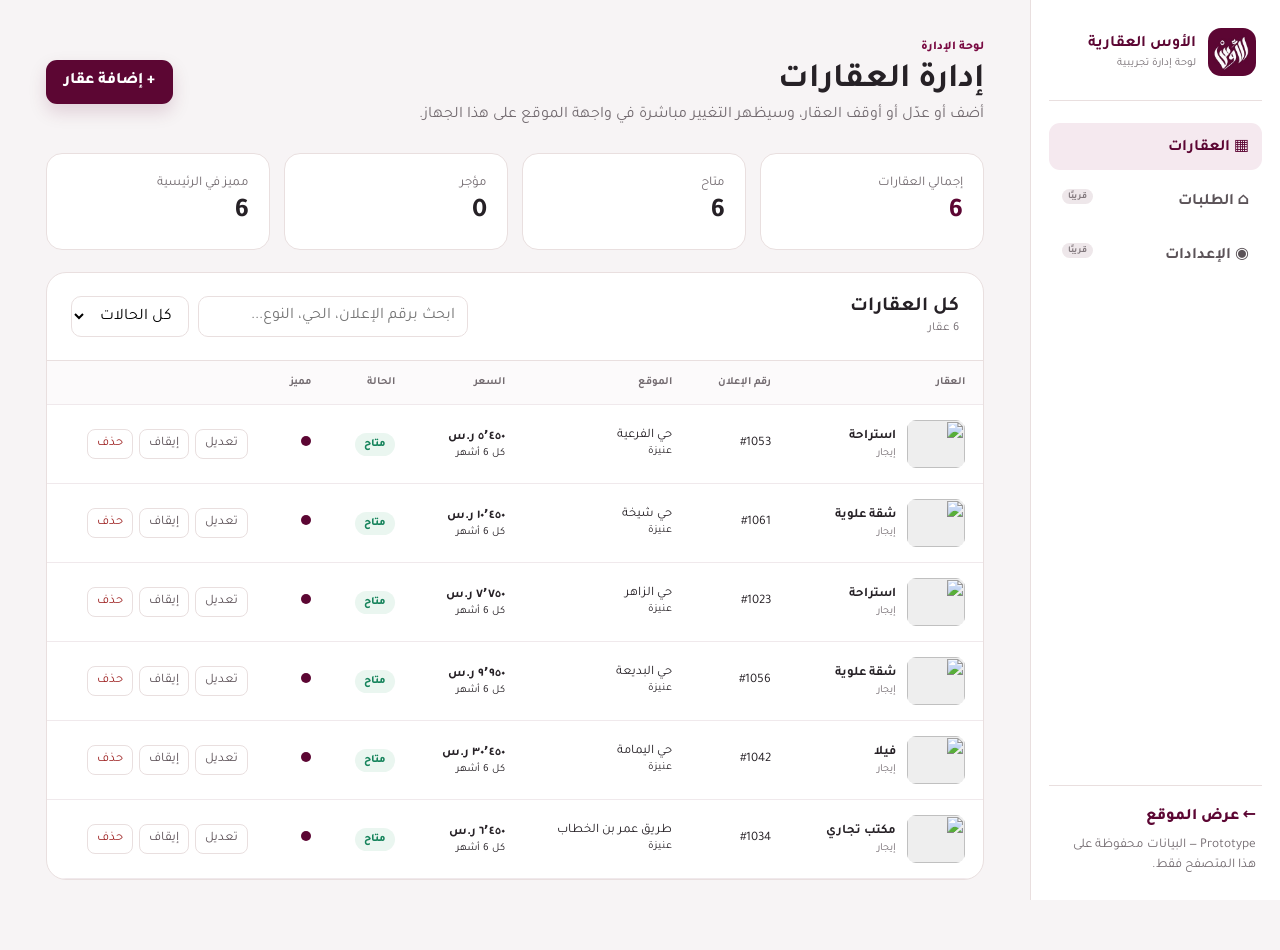
==== admin.html @ 91d6cd87 "Add files via upload" ====
<!doctype html>
<html lang="ar" dir="rtl">
<head>
  <meta charset="utf-8" />
  <meta name="viewport" content="width=device-width, initial-scale=1" />
  <title>إدارة العقارات | الأوس العقارية</title>
  <link rel="preconnect" href="https://fonts.googleapis.com">
  <link rel="preconnect" href="https://fonts.gstatic.com" crossorigin>
  <link href="https://fonts.googleapis.com/css2?family=Tajawal:wght@400;500;600;700;800&display=swap" rel="stylesheet">
  <link rel="stylesheet" href="admin.css" />
</head>
<body>
  <aside class="sidebar">
    <a class="admin-brand" href="index.html"><img src="assets/logo.jpg" alt="شعار الأوس العقارية"><span><strong>الأوس العقارية</strong><small>لوحة إدارة تجريبية</small></span></a>
    <nav><button class="nav-item active">▦ العقارات</button><button class="nav-item">⌂ الطلبات <span class="soon">قريبًا</span></button><button class="nav-item">◉ الإعدادات <span class="soon">قريبًا</span></button></nav>
    <div class="sidebar-foot"><a href="index.html">← عرض الموقع</a><small>Prototype — البيانات محفوظة على هذا المتصفح فقط.</small></div>
  </aside>

  <main class="admin-main">
    <header class="admin-header"><div><span class="eyebrow">لوحة الإدارة</span><h1>إدارة العقارات</h1><p>أضف أو عدّل أو أوقف العقار، وسيظهر التغيير مباشرة في واجهة الموقع على هذا الجهاز.</p></div><button class="primary" id="addPropertyBtn">+ إضافة عقار</button></header>

    <section class="stats" id="stats"></section>

    <section class="panel">
      <div class="panel-head"><div><h2>كل العقارات</h2><span id="propertyCount"></span></div><div class="toolbar"><input id="adminSearch" type="search" placeholder="ابحث برقم الإعلان، الحي، النوع..."><select id="statusFilter"><option value="all">كل الحالات</option><option>متاح</option><option>مؤجر</option><option>غير متاح</option></select></div></div>
      <div class="table-wrap"><table><thead><tr><th>العقار</th><th>رقم الإعلان</th><th>الموقع</th><th>السعر</th><th>الحالة</th><th>مميز</th><th></th></tr></thead><tbody id="propertyRows"></tbody></table></div>
      <div id="adminEmpty" class="admin-empty" hidden>لا توجد عقارات مطابقة.</div>
    </section>
  </main>

  <div class="drawer-wrap" id="propertyDrawer" aria-hidden="true">
    <div class="drawer-backdrop" data-close-drawer></div>
    <aside class="drawer">
      <div class="drawer-head"><div><span class="eyebrow">إدارة الإعلان</span><h2 id="drawerTitle">إضافة عقار</h2></div><button class="icon-btn" data-close-drawer>×</button></div>
      <form id="propertyForm">
        <input type="hidden" name="editingId" />
        <div class="form-grid">
          <label><span>رقم الإعلان *</span><input name="id" required placeholder="مثال: 1065"></label>
          <label><span>الحالة</span><select name="status"><option>متاح</option><option>مؤجر</option><option>غير متاح</option></select></label>
          <label><span>نوع العقار *</span><select name="type" required><option value="">اختر</option><option>استراحة</option><option>شقة أرضية</option><option>شقة علوية</option><option>فيلا</option><option>مكتب تجاري</option><option>صالة تجارية</option><option>محل تجاري</option><option>أرض</option></select></label>
          <label><span>نوع الطلب *</span><select name="deal" required><option>إيجار</option><option>بيع</option></select></label>
          <label><span>المدينة *</span><select name="city" required><option>عنيزة</option><option>الرياض</option></select></label>
          <label><span>الحي / الموقع *</span><input name="district" required placeholder="مثال: حي البديعة"></label>
          <label><span>السعر (ر.س) *</span><input name="price" type="number" min="0" required placeholder="9950"></label>
          <label><span>فترة السعر</span><input name="period" placeholder="مثال: كل 6 أشهر"></label>
          <label class="full"><span>المميزات</span><textarea name="features" rows="3" placeholder="اكتب كل ميزة في سطر مستقل"></textarea></label>
          <label class="full"><span>رابط صورة العقار</span><input name="img" type="url" placeholder="https://..."></label>
          <label class="full upload-field"><span>أو ارفع صورة من الجهاز</span><input id="imageUpload" type="file" accept="image/*"><small>للنموذج التجريبي تُحفظ الصورة داخل المتصفح. النسخة الحقيقية ستستخدم تخزينًا سحابيًا.</small></label>
          <label class="check full"><input name="featured" type="checkbox" checked><span>إظهار العقار ضمن العروض المميزة في الصفحة الرئيسية</span></label>
        </div>
        <div class="image-preview" id="imagePreview"><span>معاينة الصورة</span></div>
        <div class="drawer-actions"><button type="button" class="secondary" data-close-drawer>إلغاء</button><button type="submit" class="primary">حفظ العقار</button></div>
      </form>
    </aside>
  </div>

  <div class="toast" id="toast"></div>
  <script src="admin.js"></script>
</body>
</html>
---- admin.css ----
:root{--burg:#5c0633;--burg2:#7a0b43;--ink:#262126;--muted:#736b70;--cream:#f7f3f1;--line:#e9dfdf;--white:#fff;--green:#17845c;--orange:#b26a12;--shadow:0 18px 48px rgba(59,17,39,.12)}
*{box-sizing:border-box}body{margin:0;font-family:"Tajawal",system-ui,sans-serif;background:#f7f4f5;color:var(--ink);display:grid;grid-template-columns:250px 1fr;min-height:100vh}button,input,select,textarea{font:inherit}.sidebar{position:sticky;top:0;height:100vh;background:#fff;border-left:1px solid var(--line);padding:24px 18px;display:flex;flex-direction:column}.admin-brand{display:flex;gap:12px;align-items:center;text-decoration:none;color:inherit;padding:4px 6px 24px;border-bottom:1px solid var(--line)}.admin-brand img{width:48px;height:48px;border-radius:13px}.admin-brand span{display:grid;line-height:1.25}.admin-brand strong{color:var(--burg)}.admin-brand small{font-size:11px;color:var(--muted);margin-top:3px}.sidebar nav{display:grid;gap:7px;margin-top:22px}.nav-item{border:0;background:transparent;text-align:right;border-radius:11px;padding:12px 13px;cursor:pointer;color:#5b5358;font-weight:700}.nav-item.active{background:#f5e9ef;color:var(--burg)}.soon{float:left;font-size:9px;background:#eee7ea;padding:2px 6px;border-radius:99px;color:#80777c}.sidebar-foot{margin-top:auto;border-top:1px solid var(--line);padding:18px 6px 0;display:grid;gap:9px}.sidebar-foot a{text-decoration:none;color:var(--burg);font-weight:800}.sidebar-foot small{color:var(--muted);line-height:1.5}.admin-main{padding:38px 46px 70px;max-width:1500px;width:100%}.admin-header{display:flex;justify-content:space-between;align-items:center;gap:24px;margin-bottom:28px}.eyebrow{color:var(--burg2);font-size:12px;font-weight:800}.admin-header h1{font-size:34px;margin:4px 0}.admin-header p{margin:0;color:var(--muted)}.primary,.secondary{border:0;border-radius:11px;min-height:44px;padding:0 18px;font-weight:800;cursor:pointer}.primary{background:var(--burg);color:#fff;box-shadow:0 8px 18px rgba(92,6,51,.15)}.secondary{background:#f3edef;color:var(--burg)}.stats{display:grid;grid-template-columns:repeat(4,1fr);gap:14px;margin-bottom:22px}.stat{background:#fff;border:1px solid var(--line);border-radius:16px;padding:20px}.stat small{color:var(--muted)}.stat strong{display:block;font-size:27px;margin-top:4px}.stat.accent strong{color:var(--burg)}.panel{background:#fff;border:1px solid var(--line);border-radius:20px;overflow:hidden}.panel-head{padding:22px 24px;border-bottom:1px solid var(--line);display:flex;justify-content:space-between;align-items:center;gap:18px}.panel-head h2{margin:0;font-size:20px}.panel-head>div>span{font-size:12px;color:var(--muted)}.toolbar{display:flex;gap:9px}.toolbar input,.toolbar select{border:1px solid var(--line);border-radius:10px;background:#fff;padding:10px 12px;outline:none}.toolbar input{width:270px}.table-wrap{overflow:auto}table{width:100%;border-collapse:collapse;min-width:900px}th,td{text-align:right;padding:15px 18px;border-bottom:1px solid #f0e9ec;font-size:13px}th{font-size:11px;color:var(--muted);background:#fcfafb}td .property-cell{display:flex;align-items:center;gap:11px}.property-cell img{width:58px;height:48px;object-fit:cover;border-radius:9px;background:#eee}.property-cell strong,.property-cell small{display:block}.property-cell small{color:var(--muted);margin-top:2px}.status{display:inline-flex;padding:5px 9px;border-radius:99px;font-size:11px;font-weight:800}.status.available{background:#eaf6f0;color:var(--green)}.status.rented{background:#fff3e5;color:var(--orange)}.status.off{background:#f0edef;color:#776e73}.feature-dot{width:10px;height:10px;border-radius:50%;display:inline-block;background:#d8cdd2}.feature-dot.on{background:var(--burg)}.row-actions{display:flex;gap:6px}.row-actions button{border:1px solid var(--line);background:#fff;border-radius:8px;padding:6px 9px;cursor:pointer;color:#5d5258}.row-actions .danger{color:#a12929}.admin-empty{text-align:center;padding:34px;color:var(--muted)}.drawer-wrap{position:fixed;inset:0;z-index:50;display:none}.drawer-wrap.open{display:block}.drawer-backdrop{position:absolute;inset:0;background:rgba(31,20,26,.42)}.drawer{position:absolute;top:0;bottom:0;left:0;width:min(620px,100%);background:#fff;box-shadow:-20px 0 50px rgba(0,0,0,.12);padding:28px;overflow:auto}.drawer-head{display:flex;justify-content:space-between;align-items:flex-start;margin-bottom:22px}.drawer-head h2{margin:2px 0;font-size:27px}.icon-btn{width:38px;height:38px;border-radius:50%;border:1px solid var(--line);background:#fff;font-size:24px;cursor:pointer}.form-grid{display:grid;grid-template-columns:1fr 1fr;gap:14px}.form-grid label{display:grid;gap:6px}.form-grid label>span{font-size:12px;color:#62595e;font-weight:700}.form-grid input,.form-grid select,.form-grid textarea{width:100%;border:1px solid var(--line);border-radius:10px;padding:11px 12px;outline:none;background:#fff}.form-grid input:focus,.form-grid select:focus,.form-grid textarea:focus{border-color:#c998af;box-shadow:0 0 0 3px rgba(92,6,51,.06)}.full{grid-column:1/-1}.upload-field small{color:var(--muted);font-size:10px}.check{display:flex!important;grid-template-columns:auto 1fr!important;align-items:center;justify-content:start}.check input{width:auto}.image-preview{height:190px;border:1px dashed #d6c5cd;border-radius:14px;margin-top:18px;background:#faf7f8 center/cover no-repeat;display:grid;place-items:center;color:#9a8e94;font-size:12px}.drawer-actions{display:flex;justify-content:flex-end;gap:10px;margin-top:20px}.toast{position:fixed;bottom:24px;right:24px;background:#252025;color:#fff;padding:11px 16px;border-radius:11px;box-shadow:var(--shadow);transform:translateY(30px);opacity:0;pointer-events:none;transition:.25s;z-index:80}.toast.show{transform:none;opacity:1}
@media(max-width:900px){body{grid-template-columns:1fr}.sidebar{position:static;height:auto;padding:14px 18px;display:block}.admin-brand{border:0;padding-bottom:12px}.sidebar nav{display:none}.sidebar-foot{display:none}.admin-main{padding:24px 18px 60px}.admin-header{align-items:flex-start}.stats{grid-template-columns:1fr 1fr}.panel-head{align-items:stretch;flex-direction:column}.toolbar{width:100%}.toolbar input{width:100%;flex:1}.drawer{width:100%}}
@media(max-width:560px){.admin-header{display:grid}.admin-header .primary{width:100%}.stats{grid-template-columns:1fr 1fr}.form-grid{grid-template-columns:1fr}.full{grid-column:auto}.toolbar{display:grid}.admin-main{padding-inline:12px}.panel{border-radius:14px}.drawer{padding:20px}.admin-header h1{font-size:29px}}
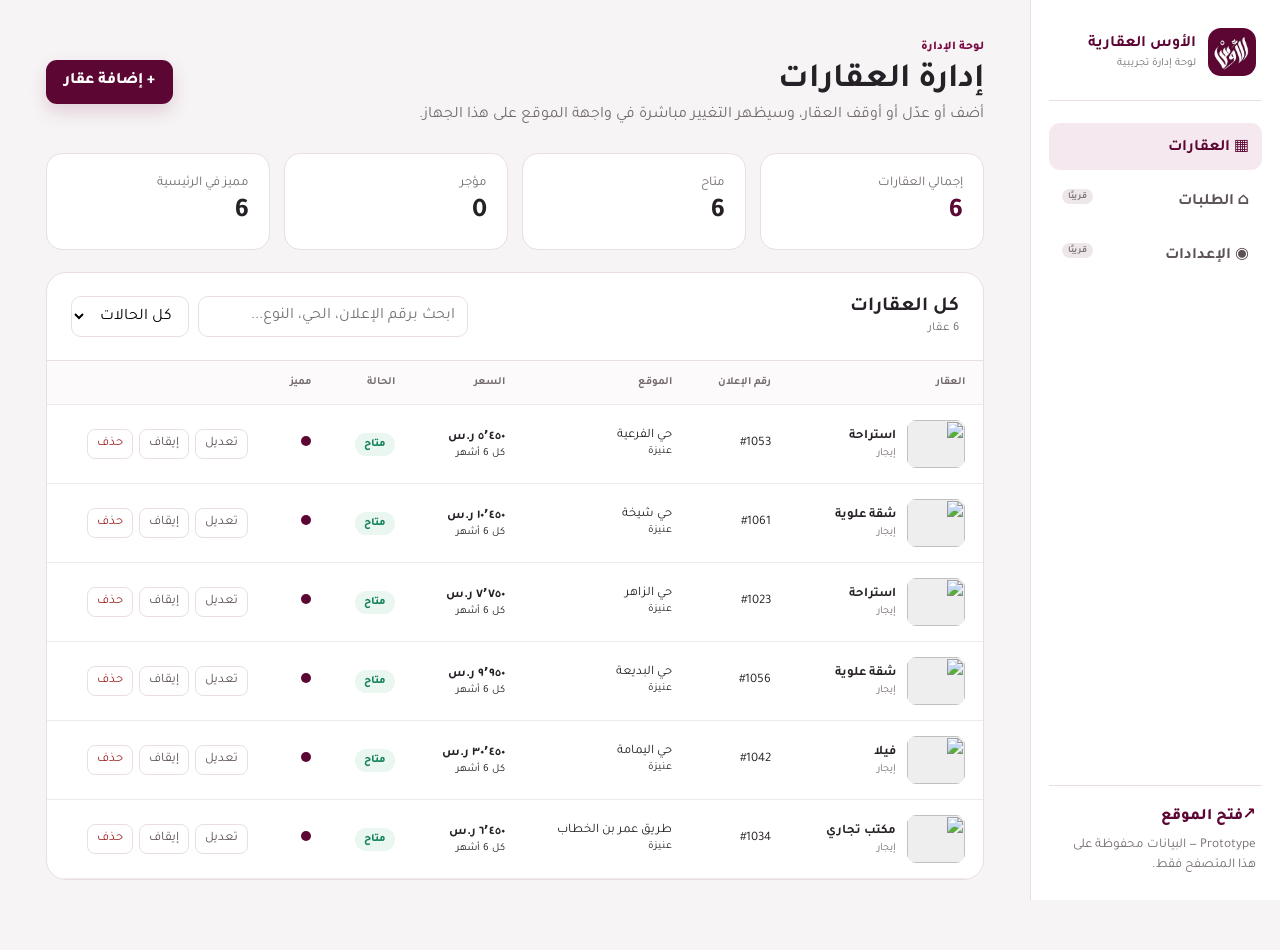
==== commit ba65c9d5: "Improve admin property workflow and multi-image form" ====
--- a/admin.html
+++ b/admin.html
@@ -7,13 +7,13 @@
   <link rel="preconnect" href="https://fonts.googleapis.com">
   <link rel="preconnect" href="https://fonts.gstatic.com" crossorigin>
   <link href="https://fonts.googleapis.com/css2?family=Tajawal:wght@400;500;600;700;800&display=swap" rel="stylesheet">
-  <link rel="stylesheet" href="admin.css" />
+  <link rel="stylesheet" href="admin.css?v=6" />
 </head>
 <body>
   <aside class="sidebar">
     <a class="admin-brand" href="index.html"><img src="assets/logo.jpg" alt="شعار الأوس العقارية"><span><strong>الأوس العقارية</strong><small>لوحة إدارة تجريبية</small></span></a>
     <nav><button class="nav-item active">▦ العقارات</button><button class="nav-item">⌂ الطلبات <span class="soon">قريبًا</span></button><button class="nav-item">◉ الإعدادات <span class="soon">قريبًا</span></button></nav>
-    <div class="sidebar-foot"><a href="index.html">← عرض الموقع</a><small>Prototype — البيانات محفوظة على هذا المتصفح فقط.</small></div>
+    <div class="sidebar-foot"><a class="open-site-action" href="index.html" target="_blank" rel="noreferrer"><span class="open-site-icon" aria-hidden="true">↗</span><span>فتح الموقع</span></a><small>Prototype — البيانات محفوظة على هذا المتصفح فقط.</small></div>
   </aside>
 
   <main class="admin-main">
@@ -22,7 +22,7 @@
     <section class="stats" id="stats"></section>
 
     <section class="panel">
-      <div class="panel-head"><div><h2>كل العقارات</h2><span id="propertyCount"></span></div><div class="toolbar"><input id="adminSearch" type="search" placeholder="ابحث برقم الإعلان، الحي، النوع..."><select id="statusFilter"><option value="all">كل الحالات</option><option>متاح</option><option>مؤجر</option><option>غير متاح</option></select></div></div>
+      <div class="panel-head"><div><h2>كل العقارات</h2><span id="propertyCount"></span></div><div class="toolbar"><input id="adminSearch" type="search" placeholder="ابحث برقم الإعلان، الحي، النوع..."><select id="statusFilter"><option value="all">كل الحالات</option><option>متاح</option><option>مؤجر</option><option>موقوف</option></select></div></div>
       <div class="table-wrap"><table><thead><tr><th>العقار</th><th>رقم الإعلان</th><th>الموقع</th><th>السعر</th><th>الحالة</th><th>مميز</th><th></th></tr></thead><tbody id="propertyRows"></tbody></table></div>
       <div id="adminEmpty" class="admin-empty" hidden>لا توجد عقارات مطابقة.</div>
     </section>
@@ -35,26 +35,57 @@
       <form id="propertyForm">
         <input type="hidden" name="editingId" />
         <div class="form-grid">
-          <label><span>رقم الإعلان *</span><input name="id" required placeholder="مثال: 1065"></label>
-          <label><span>الحالة</span><select name="status"><option>متاح</option><option>مؤجر</option><option>غير متاح</option></select></label>
-          <label><span>نوع العقار *</span><select name="type" required><option value="">اختر</option><option>استراحة</option><option>شقة أرضية</option><option>شقة علوية</option><option>فيلا</option><option>مكتب تجاري</option><option>صالة تجارية</option><option>محل تجاري</option><option>أرض</option></select></label>
+          <label><span>رقم الإعلان *</span><input name="id" required readonly aria-readonly="true" title="يتم إنشاء رقم الإعلان تلقائيًا"><small>يتم توليده تلقائيًا اعتمادًا على آخر رقم إعلان.</small></label>
+
+          <label><span>الحالة</span><select name="status" id="propertyStatus"><option>متاح</option><option>مؤجر</option><option>موقوف</option></select><span class="status-preview status available" id="statusPreview"><i></i>متاح</span></label>
+
           <label><span>نوع الطلب *</span><select name="deal" required><option>إيجار</option><option>بيع</option></select></label>
+
+          <label><span>نوع الوحدة *</span><select name="type" required>
+            <option value="">اختر</option><option>شقة</option><option>فيلا</option><option>استراحة</option><option>مكتب</option><option>محل</option><option>صالة تجارية</option><option>دور</option><option>عمارة</option><option>أرض</option><option>أخرى</option>
+          </select></label>
+
           <label><span>المدينة *</span><select name="city" required><option>عنيزة</option><option>الرياض</option></select></label>
+
           <label><span>الحي / الموقع *</span><input name="district" required placeholder="مثال: حي البديعة"></label>
+
+          <label><span>المساحة (م²)</span><input name="area" type="number" min="0" step="1" placeholder="مثال: 240"></label>
+
+          <label><span>عدد الغرف</span><input name="rooms" type="number" min="0" step="1" placeholder="اختياري"></label>
+
+          <label><span>عدد دورات المياه</span><input name="bathrooms" type="number" min="0" step="1" placeholder="اختياري"></label>
+
           <label><span>السعر (ر.س) *</span><input name="price" type="number" min="0" required placeholder="9950"></label>
+
           <label><span>فترة السعر</span><input name="period" placeholder="مثال: كل 6 أشهر"></label>
+
           <label class="full"><span>المميزات</span><textarea name="features" rows="3" placeholder="اكتب كل ميزة في سطر مستقل"></textarea></label>
-          <label class="full"><span>رابط صورة العقار</span><input name="img" type="url" placeholder="https://..."></label>
-          <label class="full upload-field"><span>أو ارفع صورة من الجهاز</span><input id="imageUpload" type="file" accept="image/*"><small>للنموذج التجريبي تُحفظ الصورة داخل المتصفح. النسخة الحقيقية ستستخدم تخزينًا سحابيًا.</small></label>
+
+          <div class="full image-upload-group">
+            <div class="upload-title"><span>صور العقار</span><small>يمكن رفع عدة صور للعقار، وحدد صورة رئيسية لبطاقة العرض.</small></div>
+            <label class="image-dropzone" for="imageUpload">
+              <input id="imageUpload" type="file" accept=".jpg,.jpeg,.png,.webp,image/jpeg,image/png,image/webp" multiple>
+              <span class="upload-icon">＋</span>
+              <strong>اسحب صور العقار هنا أو اختر من الجهاز</strong>
+              <small>JPG / JPEG / PNG / WEBP</small>
+            </label>
+            <div class="image-thumbnails" id="imageThumbnails"></div>
+          </div>
+
+          <details class="full external-image-option">
+            <summary>رابط صورة خارجي <span>اختياري</span></summary>
+            <label><span>رابط الصورة</span><input name="img" type="url" placeholder="https://..."></label>
+          </details>
+
           <label class="check full"><input name="featured" type="checkbox" checked><span>إظهار العقار ضمن العروض المميزة في الصفحة الرئيسية</span></label>
         </div>
-        <div class="image-preview" id="imagePreview"><span>معاينة الصورة</span></div>
+
         <div class="drawer-actions"><button type="button" class="secondary" data-close-drawer>إلغاء</button><button type="submit" class="primary">حفظ العقار</button></div>
       </form>
     </aside>
   </div>
 
   <div class="toast" id="toast"></div>
-  <script src="admin.js"></script>
+  <script src="admin.js?v=6"></script>
 </body>
 </html>
--- a/admin.css
+++ b/admin.css
@@ -2,3 +2,5 @@
 *{box-sizing:border-box}body{margin:0;font-family:"Tajawal",system-ui,sans-serif;background:#f7f4f5;color:var(--ink);display:grid;grid-template-columns:250px 1fr;min-height:100vh}button,input,select,textarea{font:inherit}.sidebar{position:sticky;top:0;height:100vh;background:#fff;border-left:1px solid var(--line);padding:24px 18px;display:flex;flex-direction:column}.admin-brand{display:flex;gap:12px;align-items:center;text-decoration:none;color:inherit;padding:4px 6px 24px;border-bottom:1px solid var(--line)}.admin-brand img{width:48px;height:48px;border-radius:13px}.admin-brand span{display:grid;line-height:1.25}.admin-brand strong{color:var(--burg)}.admin-brand small{font-size:11px;color:var(--muted);margin-top:3px}.sidebar nav{display:grid;gap:7px;margin-top:22px}.nav-item{border:0;background:transparent;text-align:right;border-radius:11px;padding:12px 13px;cursor:pointer;color:#5b5358;font-weight:700}.nav-item.active{background:#f5e9ef;color:var(--burg)}.soon{float:left;font-size:9px;background:#eee7ea;padding:2px 6px;border-radius:99px;color:#80777c}.sidebar-foot{margin-top:auto;border-top:1px solid var(--line);padding:18px 6px 0;display:grid;gap:9px}.sidebar-foot a{text-decoration:none;color:var(--burg);font-weight:800}.sidebar-foot small{color:var(--muted);line-height:1.5}.admin-main{padding:38px 46px 70px;max-width:1500px;width:100%}.admin-header{display:flex;justify-content:space-between;align-items:center;gap:24px;margin-bottom:28px}.eyebrow{color:var(--burg2);font-size:12px;font-weight:800}.admin-header h1{font-size:34px;margin:4px 0}.admin-header p{margin:0;color:var(--muted)}.primary,.secondary{border:0;border-radius:11px;min-height:44px;padding:0 18px;font-weight:800;cursor:pointer}.primary{background:var(--burg);color:#fff;box-shadow:0 8px 18px rgba(92,6,51,.15)}.secondary{background:#f3edef;color:var(--burg)}.stats{display:grid;grid-template-columns:repeat(4,1fr);gap:14px;margin-bottom:22px}.stat{background:#fff;border:1px solid var(--line);border-radius:16px;padding:20px}.stat small{color:var(--muted)}.stat strong{display:block;font-size:27px;margin-top:4px}.stat.accent strong{color:var(--burg)}.panel{background:#fff;border:1px solid var(--line);border-radius:20px;overflow:hidden}.panel-head{padding:22px 24px;border-bottom:1px solid var(--line);display:flex;justify-content:space-between;align-items:center;gap:18px}.panel-head h2{margin:0;font-size:20px}.panel-head>div>span{font-size:12px;color:var(--muted)}.toolbar{display:flex;gap:9px}.toolbar input,.toolbar select{border:1px solid var(--line);border-radius:10px;background:#fff;padding:10px 12px;outline:none}.toolbar input{width:270px}.table-wrap{overflow:auto}table{width:100%;border-collapse:collapse;min-width:900px}th,td{text-align:right;padding:15px 18px;border-bottom:1px solid #f0e9ec;font-size:13px}th{font-size:11px;color:var(--muted);background:#fcfafb}td .property-cell{display:flex;align-items:center;gap:11px}.property-cell img{width:58px;height:48px;object-fit:cover;border-radius:9px;background:#eee}.property-cell strong,.property-cell small{display:block}.property-cell small{color:var(--muted);margin-top:2px}.status{display:inline-flex;padding:5px 9px;border-radius:99px;font-size:11px;font-weight:800}.status.available{background:#eaf6f0;color:var(--green)}.status.rented{background:#fff3e5;color:var(--orange)}.status.off{background:#f0edef;color:#776e73}.feature-dot{width:10px;height:10px;border-radius:50%;display:inline-block;background:#d8cdd2}.feature-dot.on{background:var(--burg)}.row-actions{display:flex;gap:6px}.row-actions button{border:1px solid var(--line);background:#fff;border-radius:8px;padding:6px 9px;cursor:pointer;color:#5d5258}.row-actions .danger{color:#a12929}.admin-empty{text-align:center;padding:34px;color:var(--muted)}.drawer-wrap{position:fixed;inset:0;z-index:50;display:none}.drawer-wrap.open{display:block}.drawer-backdrop{position:absolute;inset:0;background:rgba(31,20,26,.42)}.drawer{position:absolute;top:0;bottom:0;left:0;width:min(620px,100%);background:#fff;box-shadow:-20px 0 50px rgba(0,0,0,.12);padding:28px;overflow:auto}.drawer-head{display:flex;justify-content:space-between;align-items:flex-start;margin-bottom:22px}.drawer-head h2{margin:2px 0;font-size:27px}.icon-btn{width:38px;height:38px;border-radius:50%;border:1px solid var(--line);background:#fff;font-size:24px;cursor:pointer}.form-grid{display:grid;grid-template-columns:1fr 1fr;gap:14px}.form-grid label{display:grid;gap:6px}.form-grid label>span{font-size:12px;color:#62595e;font-weight:700}.form-grid input,.form-grid select,.form-grid textarea{width:100%;border:1px solid var(--line);border-radius:10px;padding:11px 12px;outline:none;background:#fff}.form-grid input:focus,.form-grid select:focus,.form-grid textarea:focus{border-color:#c998af;box-shadow:0 0 0 3px rgba(92,6,51,.06)}.full{grid-column:1/-1}.upload-field small{color:var(--muted);font-size:10px}.check{display:flex!important;grid-template-columns:auto 1fr!important;align-items:center;justify-content:start}.check input{width:auto}.image-preview{height:190px;border:1px dashed #d6c5cd;border-radius:14px;margin-top:18px;background:#faf7f8 center/cover no-repeat;display:grid;place-items:center;color:#9a8e94;font-size:12px}.drawer-actions{display:flex;justify-content:flex-end;gap:10px;margin-top:20px}.toast{position:fixed;bottom:24px;right:24px;background:#252025;color:#fff;padding:11px 16px;border-radius:11px;box-shadow:var(--shadow);transform:translateY(30px);opacity:0;pointer-events:none;transition:.25s;z-index:80}.toast.show{transform:none;opacity:1}
 @media(max-width:900px){body{grid-template-columns:1fr}.sidebar{position:static;height:auto;padding:14px 18px;display:block}.admin-brand{border:0;padding-bottom:12px}.sidebar nav{display:none}.sidebar-foot{display:none}.admin-main{padding:24px 18px 60px}.admin-header{align-items:flex-start}.stats{grid-template-columns:1fr 1fr}.panel-head{align-items:stretch;flex-direction:column}.toolbar{width:100%}.toolbar input{width:100%;flex:1}.drawer{width:100%}}
 @media(max-width:560px){.admin-header{display:grid}.admin-header .primary{width:100%}.stats{grid-template-columns:1fr 1fr}.form-grid{grid-template-columns:1fr}.full{grid-column:auto}.toolbar{display:grid}.admin-main{padding-inline:12px}.panel{border-radius:14px}.drawer{padding:20px}.admin-header h1{font-size:29px}}
+
+.form-grid input[readonly]{background:#f4f0f2;color:var(--burg);font-weight:800;cursor:not-allowed;border-style:dashed}.form-grid label small{color:var(--muted);font-size:10px;line-height:1.4}
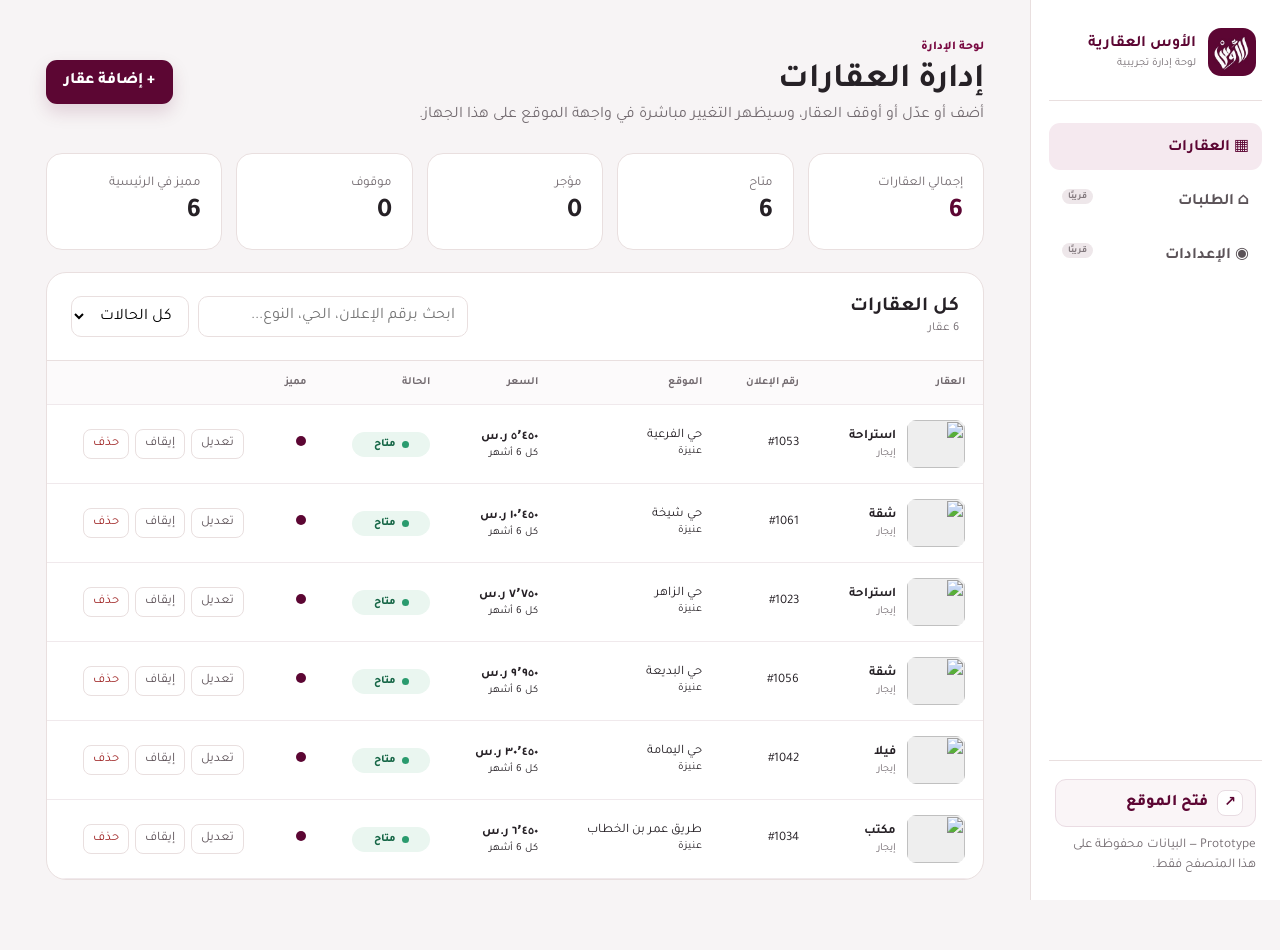
==== commit df79b591: "Keep existing unit types compatible in admin form" ====
--- a/admin.html
+++ b/admin.html
@@ -42,7 +42,7 @@
           <label><span>نوع الطلب *</span><select name="deal" required><option>إيجار</option><option>بيع</option></select></label>
 
           <label><span>نوع الوحدة *</span><select name="type" required>
-            <option value="">اختر</option><option>شقة</option><option>فيلا</option><option>استراحة</option><option>مكتب</option><option>محل</option><option>صالة تجارية</option><option>دور</option><option>عمارة</option><option>أرض</option><option>أخرى</option>
+            <option value="">اختر</option><option>شقة</option><option>شقة أرضية</option><option>شقة علوية</option><option>فيلا</option><option>استراحة</option><option>مكتب</option><option>مكتب تجاري</option><option>محل</option><option>محل تجاري</option><option>صالة تجارية</option><option>دور</option><option>عمارة</option><option>أرض</option><option>أخرى</option>
           </select></label>
 
           <label><span>المدينة *</span><select name="city" required><option>عنيزة</option><option>الرياض</option></select></label>
--- a/admin.css
+++ b/admin.css
@@ -4,3 +4,41 @@
 @media(max-width:560px){.admin-header{display:grid}.admin-header .primary{width:100%}.stats{grid-template-columns:1fr 1fr}.form-grid{grid-template-columns:1fr}.full{grid-column:auto}.toolbar{display:grid}.admin-main{padding-inline:12px}.panel{border-radius:14px}.drawer{padding:20px}.admin-header h1{font-size:29px}}
 
 .form-grid input[readonly]{background:#f4f0f2;color:var(--burg);font-weight:800;cursor:not-allowed;border-style:dashed}.form-grid label small{color:var(--muted);font-size:10px;line-height:1.4}
+
+/* Admin refinements */
+.open-site-action{display:flex!important;align-items:center;gap:9px;width:100%;padding:10px 12px;border:1px solid #eadce3;border-radius:11px;background:#faf5f7;color:var(--burg)!important;transition:.18s}
+.open-site-action:hover{background:#f3e5ec;border-color:#d8bdca}
+.open-site-icon{width:26px;height:26px;border-radius:8px;display:grid;place-items:center;background:#fff;border:1px solid #e8dce2;font-size:14px}
+.status{align-items:center;gap:6px;padding:6px 10px;min-width:78px;justify-content:center}
+.status::before,.status i{content:"";width:7px;height:7px;border-radius:50%;display:inline-block;flex:0 0 7px}
+.status.available{background:#eaf6f0;color:#176747}.status.available::before,.status.available i{background:#2a9b6e}
+.status.rented{background:#f6e9ef;color:#6b0c3d}.status.rented::before,.status.rented i{background:#8c2856}
+.status.off{background:#efedef;color:#625b5f}.status.off::before,.status.off i{background:#8a8286}
+.status-preview{width:max-content;margin-top:2px;font-size:10px;min-width:0;padding:4px 8px}
+.stats{grid-template-columns:repeat(5,1fr)}
+.drawer{width:min(720px,100%)}
+.image-upload-group{display:grid;gap:10px}
+.upload-title{display:grid;gap:3px}.upload-title>span{font-size:12px;color:#62595e;font-weight:700}.upload-title small{font-size:10px;color:var(--muted)}
+.image-dropzone{min-height:128px;border:1.5px dashed #d2b9c5!important;border-radius:14px!important;background:#fcf8fa!important;display:flex!important;align-items:center;justify-content:center;flex-direction:column;gap:6px;padding:18px!important;cursor:pointer;text-align:center;transition:.18s}
+.image-dropzone:hover,.image-dropzone.dragover{background:#f7edf2!important;border-color:#ad7190!important}
+.image-dropzone input{position:absolute;opacity:0;pointer-events:none;width:1px!important;height:1px}
+.image-dropzone strong{font-size:13px;color:var(--burg)}.image-dropzone small{font-size:10px;color:var(--muted)}.upload-icon{width:34px;height:34px;border-radius:10px;display:grid;place-items:center;background:#f0dfe7;color:var(--burg);font-size:20px;font-weight:500}
+.image-thumbnails{display:grid;grid-template-columns:repeat(4,minmax(0,1fr));gap:10px}
+.image-thumb{position:relative;border:1px solid var(--line);border-radius:12px;overflow:hidden;background:#fff}
+.image-thumb img{width:100%;height:100px;object-fit:cover;display:block;background:#eee}
+.image-thumb-meta{padding:7px;display:grid;gap:6px}
+.image-thumb-name{font-size:9px;color:var(--muted);white-space:nowrap;overflow:hidden;text-overflow:ellipsis}
+.image-thumb-actions{display:flex;align-items:center;justify-content:space-between;gap:5px}
+.image-main-btn,.image-remove-btn{border:1px solid var(--line);background:#fff;border-radius:7px;padding:5px 6px;font-size:9px;cursor:pointer}
+.image-main-btn.active{background:#f2e2ea;color:var(--burg);border-color:#d8bac8;font-weight:800}
+.image-remove-btn{color:#9d3030}
+.external-image-option{border:1px solid var(--line);border-radius:11px;background:#fff;padding:0!important}
+.external-image-option summary{cursor:pointer;padding:11px 12px;font-size:11px;font-weight:700;color:#6a5e64}
+.external-image-option summary span{font-size:9px;color:var(--muted);font-weight:500}
+.external-image-option label{padding:0 12px 12px}
+.toast{bottom:28px;right:28px;background:#351f2b;border:1px solid rgba(255,255,255,.08);padding:12px 16px 12px 15px;min-width:260px;box-shadow:0 18px 42px rgba(40,19,30,.22);transform:translateY(22px);transition:opacity .25s ease,transform .25s ease}
+.toast::before{content:"✓";display:inline-grid;place-items:center;width:20px;height:20px;border-radius:50%;background:#e9f5ef;color:#176747;font-weight:900;margin-left:8px}
+.toast.show{transform:translateY(0);opacity:1}
+@media(max-width:1100px){.stats{grid-template-columns:repeat(3,1fr)}.image-thumbnails{grid-template-columns:repeat(3,minmax(0,1fr))}}
+@media(max-width:900px){.stats{grid-template-columns:repeat(2,1fr)}}
+@media(max-width:560px){.stats{grid-template-columns:1fr 1fr}.image-thumbnails{grid-template-columns:repeat(2,minmax(0,1fr))}.drawer{overflow-x:hidden}.form-grid>*{min-width:0}.image-thumb img{height:88px}.toast{right:12px;left:12px;bottom:14px;min-width:0}.status-preview{display:inline-flex}}
